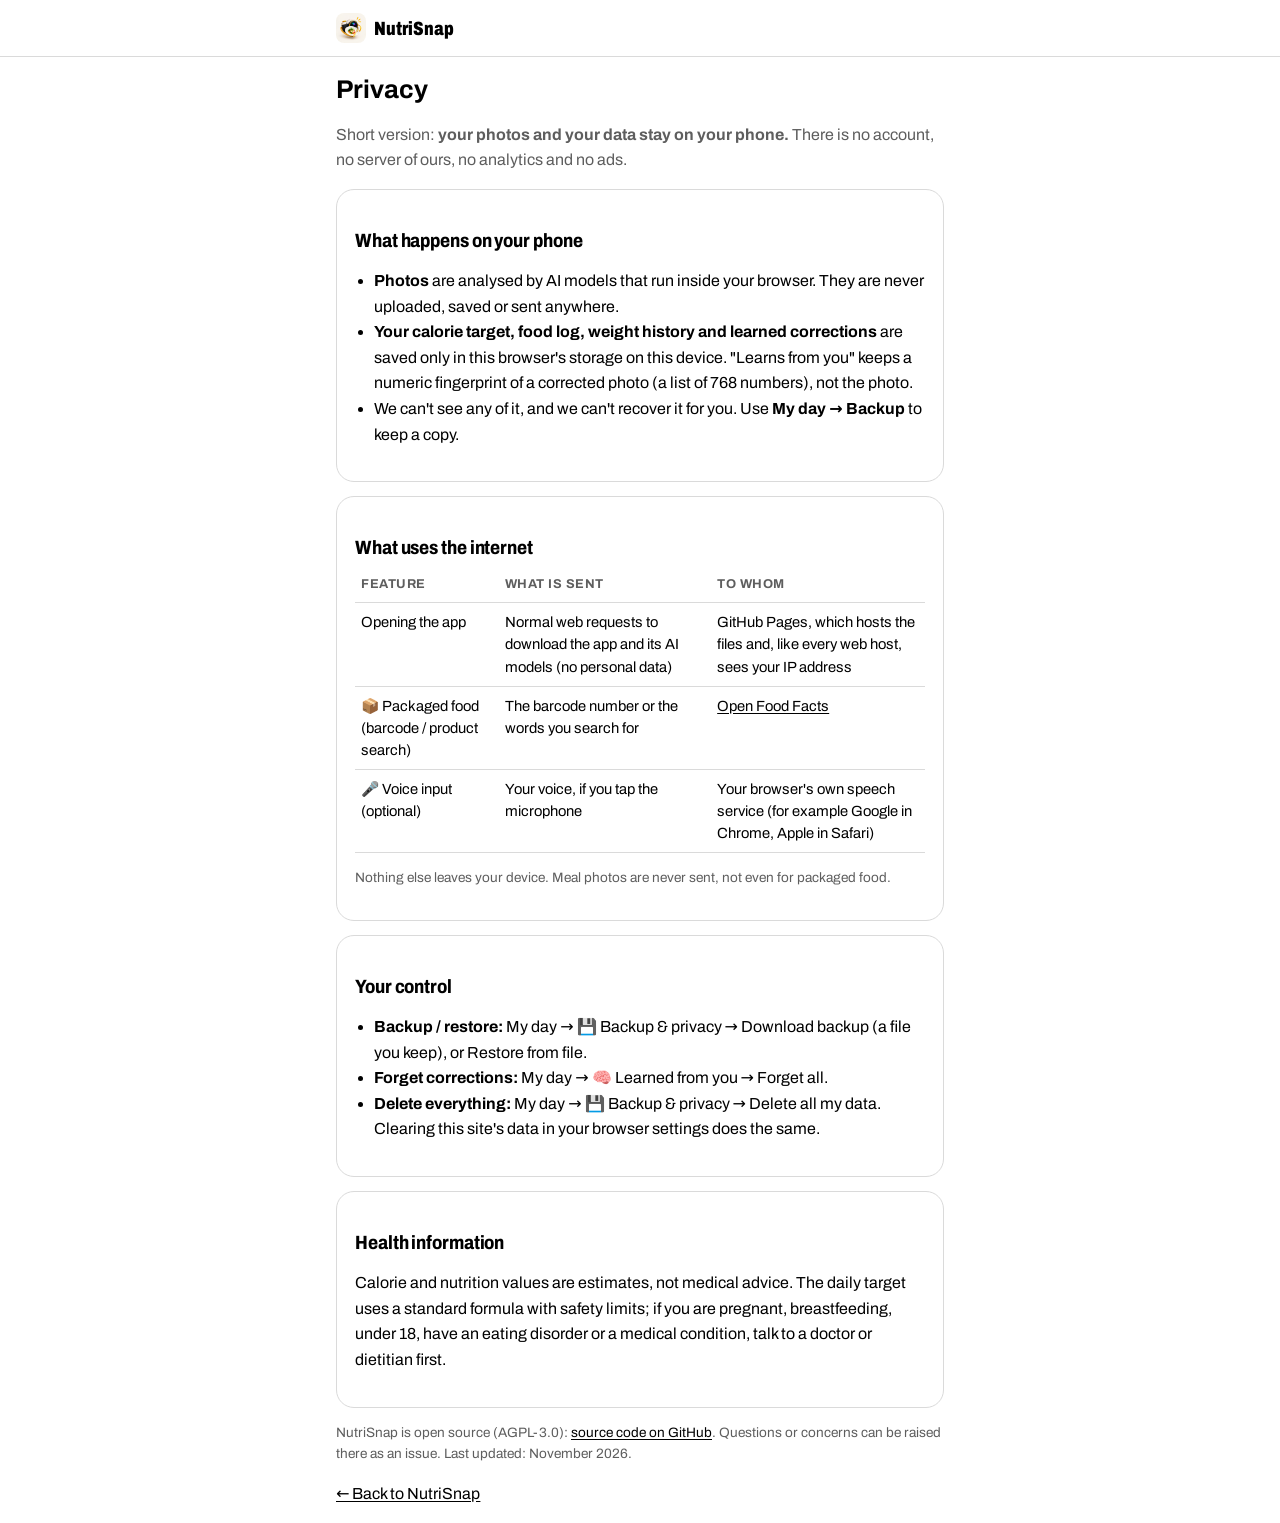
==== docs/privacy.html @ 9a06bc52 "Fix blank Water card after an update: pages link CSS/JS as file?v=<content hash> and the service wor" ====
<!doctype html>
<html lang="en">
<head>
  <meta charset="utf-8">
  <meta name="viewport" content="width=device-width, initial-scale=1, viewport-fit=cover">
  <title>NutriSnap · Privacy</title>
  <meta name="description" content="How NutriSnap handles your photos and data: on your device, never uploaded.">
  <meta name="theme-color" content="#f4f4f4" media="(prefers-color-scheme: light)">
  <meta name="theme-color" content="#000000" media="(prefers-color-scheme: dark)">
  <link rel="icon" href="icons/favicon-48.png" type="image/png" sizes="48x48">
  <link rel="stylesheet" href="style.css?v=967f7d1cf9">
  <style>
    .policy h1 { font: 700 1.6rem/1.2 var(--font-display); margin: 18px 0 6px; }
    .policy h2 { margin: 22px 0 8px; }
    .policy p, .policy li { line-height: 1.6; }
    .policy ul { padding-left: 1.2em; }
    .policy table { width: 100%; border-collapse: collapse; font-size: .92rem; }
    .policy td, .policy th { text-align: left; padding: 8px 6px; border-bottom: 1px solid var(--line); vertical-align: top; }
    .policy th { font-size: .8rem; color: var(--muted); text-transform: uppercase; letter-spacing: .04em; }
  </style>
</head>
<body>
  <header class="topbar">
    <div class="wrap topbar-inner">
      <a class="brand" href="./" style="color: inherit; text-decoration: none"><img class="logo-img" src="icons/icon-192.png" alt=""><span>NutriSnap</span></a>
    </div>
  </header>
  <main class="wrap policy">
    <h1>Privacy</h1>
    <p class="muted">Short version: <b>your photos and your data stay on your phone.</b> There is no account, no server of ours,
      no analytics and no ads.</p>

    <section class="card">
      <h2>What happens on your phone</h2>
      <ul>
        <li><b>Photos</b> are analysed by AI models that run inside your browser. They are never uploaded, saved or sent anywhere.</li>
        <li><b>Your calorie target, food log, weight history and learned corrections</b> are saved only in this browser's
          storage on this device. "Learns from you" keeps a numeric fingerprint of a corrected photo (a list of 768 numbers),
          not the photo.</li>
        <li>We can't see any of it, and we can't recover it for you. Use <b>My day → Backup</b> to keep a copy.</li>
      </ul>
    </section>

    <section class="card">
      <h2>What uses the internet</h2>
      <table>
        <tr><th>Feature</th><th>What is sent</th><th>To whom</th></tr>
        <tr><td>Opening the app</td><td>Normal web requests to download the app and its AI models (no personal data)</td>
          <td>GitHub Pages, which hosts the files and, like every web host, sees your IP address</td></tr>
        <tr><td>📦 Packaged food (barcode / product search)</td><td>The barcode number or the words you search for</td>
          <td><a href="https://world.openfoodfacts.org/privacy">Open Food Facts</a></td></tr>
        <tr><td>🎤 Voice input (optional)</td><td>Your voice, if you tap the microphone</td>
          <td>Your browser's own speech service (for example Google in Chrome, Apple in Safari)</td></tr>
      </table>
      <p class="muted small">Nothing else leaves your device. Meal photos are never sent, not even for packaged food.</p>
    </section>

    <section class="card">
      <h2>Your control</h2>
      <ul>
        <li><b>Backup / restore:</b> My day → 💾 Backup &amp; privacy → Download backup (a file you keep), or Restore from file.</li>
        <li><b>Forget corrections:</b> My day → 🧠 Learned from you → Forget all.</li>
        <li><b>Delete everything:</b> My day → 💾 Backup &amp; privacy → Delete all my data. Clearing this site's data in your
          browser settings does the same.</li>
      </ul>
    </section>

    <section class="card">
      <h2>Health information</h2>
      <p>Calorie and nutrition values are estimates, not medical advice. The daily target uses a standard formula with safety
        limits; if you are pregnant, breastfeeding, under 18, have an eating disorder or a medical condition, talk to a doctor
        or dietitian first.</p>
    </section>

    <p class="muted small">NutriSnap is open source (AGPL-3.0):
      <a href="https://github.com/harshskapadia/Calories-">source code on GitHub</a>. Questions or concerns can be raised there
      as an issue. Last updated: November 2026.</p>
    <p><a href="./">← Back to NutriSnap</a></p>
  </main>
</body>
</html>
---- docs/style.css ----
/* NutriSnap: calm, warm, food-app look. Light + dark. */
/* NutriSnap: black ink on white paper, borrowed from the printed Nutrition Facts label (heavy rules, condensed black
   type). Colour only where it carries meaning: macros, plate outlines, scores, Nutri-Score. */
@font-face {
  font-family: "Archivo"; font-style: normal; font-display: swap; font-weight: 100 900; font-stretch: 62% 125%;
  src: url("fonts/archivo-wdth.woff2") format("woff2-variations"), url("fonts/archivo-wdth.woff2") format("woff2");
  unicode-range: U+0000-00FF, U+0131, U+0152-0153, U+02BB-02BC, U+02C6, U+02DA, U+02DC, U+0304, U+0308, U+0329, U+2000-206F,
    U+2074, U+20AC, U+2122, U+2191, U+2193, U+2212, U+2215, U+FEFF, U+FFFD;
}
@font-face {
  font-family: "Archivo"; font-style: normal; font-display: swap; font-weight: 100 900; font-stretch: 62% 125%;
  src: url("fonts/archivo-ext-wdth.woff2") format("woff2-variations"), url("fonts/archivo-ext-wdth.woff2") format("woff2");
  unicode-range: U+0100-02AF, U+0304, U+0308, U+0329, U+1E00-1E9F, U+1EF2-1EFF, U+2020, U+20A0-20AB, U+20AD-20C0, U+2113,
    U+2C60-2C7F, U+A720-A7FF;
}
:root {
  --bg: #ffffff;            /* paper */
  --surface: #ffffff;
  --surface-2: #f3f3f3;     /* wash: inputs, soft panels */
  --ink: #000000;
  --muted: #5e5e5e;         /* graphite: 6.4:1 on paper */
  --line: #dadada;          /* hairline */
  --primary: #000000;
  --primary-ink: #ffffff;
  --primary-soft: #ececec;
  --accent: #000000;
  --warn-bg: #fff6e3;
  --warn-line: #efd29c;
  --protein: #000000;
  --carbs: #f0a35e;
  --fat: #e57aa8;
  --radius: 18px;
  --radius-sm: 10px;
  --shadow: none;
  --font: "Archivo", ui-sans-serif, system-ui, -apple-system, "Segoe UI", Roboto, Arial, sans-serif;
  --font-display: "Archivo", "Arial Narrow", ui-sans-serif, system-ui, sans-serif;
  color-scheme: light;
}
@media (prefers-color-scheme: dark) {
  :root:not([data-theme="light"]) {
    --bg: #000000; --surface: #000000; --surface-2: #141414; --ink: #ffffff; --muted: #a3a3a3; --line: #2e2e2e;
    --primary: #ffffff; --primary-ink: #000000; --primary-soft: #1f1f1f; --accent: #ffffff;
    --warn-bg: #2a2416; --warn-line: #5b4b3a; --protein: #ffffff; --carbs: #f0a35e; --fat: #e57aa8;
    --shadow: none; color-scheme: dark;
  }
}
:root[data-theme="dark"] {
  --bg: #000000; --surface: #000000; --surface-2: #141414; --ink: #ffffff; --muted: #a3a3a3; --line: #2e2e2e;
  --primary: #ffffff; --primary-ink: #000000; --primary-soft: #1f1f1f; --accent: #ffffff;
  --warn-bg: #2a2416; --warn-line: #5b4b3a; --protein: #ffffff; --carbs: #f0a35e; --fat: #e57aa8;
  --shadow: none; color-scheme: dark;
}

* { box-sizing: border-box; }
html { -webkit-text-size-adjust: 100%; }
body { margin: 0; background: var(--bg); color: var(--ink); font: 16px/1.5 var(--font); -webkit-font-smoothing: antialiased; }
.wrap { max-width: 640px; margin: 0 auto; padding: 0 16px; }
a { color: var(--primary); text-underline-offset: 2px; }
h1, h2 { margin: 0; line-height: 1.15; }
h2 { font: 750 1.2rem/1.15 var(--font-display); font-stretch: 85%; letter-spacing: -.005em; }
.muted { color: var(--muted); }
.small { font-size: .85rem; }
.sr { position: absolute !important; width: 1px; height: 1px; overflow: hidden; clip: rect(0 0 0 0); white-space: nowrap; }
[hidden] { display: none !important; }

/* top bar + hero */
.topbar { position: sticky; top: 0; z-index: 5; background: color-mix(in srgb, var(--bg) 88%, transparent);
          backdrop-filter: saturate(1.4) blur(10px); -webkit-backdrop-filter: saturate(1.4) blur(10px); border-bottom: 1px solid var(--line); }
.topbar-inner { display: flex; align-items: center; justify-content: space-between; height: 56px; }
.brand { display: flex; align-items: center; gap: 8px; font: 850 1.2rem var(--font-display); font-stretch: 75%; letter-spacing: .005em; }
.logo { display: grid; place-items: center; width: 32px; height: 32px; border-radius: 10px; background: var(--primary-soft); font-size: 1.05rem; }
.privacy { font-size: .78rem; color: var(--muted); background: var(--surface); border: 1px solid var(--line); padding: 4px 10px; border-radius: 999px; }
.hero { padding: 26px 0 18px; }
.hero h1 { font: 900 clamp(2.4rem, 11vw, 3.6rem)/.92 var(--font-display); font-stretch: 62%; letter-spacing: -.005em; max-width: 9ch; }
.lede { margin: 12px 0 4px; color: var(--muted); font-size: 1rem; line-height: 1.55; max-width: 46ch; }
.lede b { color: var(--ink); font-variant-numeric: tabular-nums; }

/* tabs */
.tabs { display: grid; grid-template-columns: 1fr 1fr; gap: 4px; padding: 4px; background: var(--surface-2); border-radius: 999px; margin-bottom: 14px; }
.tab { font: 600 .95rem var(--font); color: var(--muted); background: transparent; border: 0; border-radius: 999px; padding: 10px; min-height: 44px; cursor: pointer; }
.tab.on { background: var(--surface); color: var(--ink); box-shadow: 0 1px 3px rgba(0, 0, 0, .08); }

/* cards */
.card { background: var(--surface); border: 1px solid var(--line); border-radius: var(--radius); padding: 18px; margin-bottom: 14px; }
.card > h2 { margin-bottom: 6px; }
.card-head { display: flex; align-items: baseline; justify-content: space-between; gap: 10px; margin-bottom: 12px; }
.divider { height: 1px; background: var(--line); margin: 16px -18px; }

/* capture */
.drop { position: relative; display: grid; place-items: center; min-height: 230px; border-radius: 16px; overflow: hidden; cursor: pointer;
        background: var(--surface-2); border: 1.5px dashed color-mix(in srgb, var(--ink) 22%, var(--line)); }
.drop.drag { border-color: var(--primary); }
.drop img { width: 100%; height: 100%; max-height: 380px; object-fit: cover; display: block; }
.drop-hint { text-align: center; padding: 22px; }
.drop-icon { font-size: 2.4rem; margin-bottom: 6px; }
.drop-title { font: 600 1.05rem var(--font-display); }
.actions { display: grid; grid-template-columns: 1.4fr 1fr; gap: 10px; margin-top: 12px; }

/* buttons */
.btn { display: inline-flex; align-items: center; justify-content: center; gap: 6px; min-height: 48px; padding: 0 16px; border-radius: 14px;
       font: 600 .98rem var(--font); cursor: pointer; user-select: none; border: 1px solid transparent; text-align: center; transition: transform .06s, background .15s; }
.btn:active { transform: scale(.98); }
.btn.primary { background: var(--primary); color: var(--primary-ink); }
.btn.ghost { background: var(--surface); color: var(--ink); border-color: var(--line); }
.btn.soft { background: var(--primary-soft); color: var(--primary); }
.btn.wide { width: 100%; }
.btn[disabled] { opacity: .6; cursor: progress; }
.small-btn { min-height: 38px; font-size: .88rem; }
button:focus-visible, .btn:focus-within, select:focus-visible, input:focus-visible, .drop:focus-visible, summary:focus-visible {
  outline: 3px solid color-mix(in srgb, var(--primary) 55%, transparent); outline-offset: 2px; }

.status { margin-top: 12px; font-size: .86rem; color: var(--muted); }
.status .bar { height: 4px; background: var(--surface-2); border-radius: 99px; overflow: hidden; margin-bottom: 6px; }
#bar-fill { height: 100%; width: 0; background: var(--primary); transition: width .2s; }
.status.ready .bar { display: none; }
.hint { font-size: .86rem; color: var(--muted); margin-top: 8px; }
.hint:empty { display: none; }

/* inputs */
select, input[type="search"], input[type="number"], .inline input {
  width: 100%; font: inherit; color: var(--ink); background: var(--surface); border: 1px solid var(--line); border-radius: var(--radius-sm);
  padding: 10px 12px; min-height: 46px; appearance: none; -webkit-appearance: none; }
select { background-image: linear-gradient(45deg, transparent 50%, var(--muted) 50%), linear-gradient(135deg, var(--muted) 50%, transparent 50%);
         background-position: calc(100% - 18px) 50%, calc(100% - 13px) 50%; background-size: 5px 5px; background-repeat: no-repeat; padding-right: 34px; }
.field { display: block; margin-top: 16px; }
.label, .field > span.label { display: block; font-weight: 600; font-size: .9rem; margin-bottom: 6px; }
.inline { display: grid; grid-template-columns: 1fr auto; gap: 8px; margin-top: 10px; }

/* results */
.warn { background: var(--warn-bg); border: 1px solid var(--warn-line); border-radius: var(--radius-sm); padding: 10px 12px; margin-bottom: 12px; font-size: .92rem; }
.top3 { list-style: none; padding: 0; margin: 0; display: flex; flex-wrap: wrap; gap: 8px; }
.top3 li { display: grid; grid-template-columns: 1fr auto; align-items: center; gap: 2px 8px; border: 1px solid var(--line); border-radius: 999px;
           padding: 6px 12px; background: var(--surface); }
.top3 li:first-child { flex-basis: 100%; border: 0; border-radius: 0; padding: 0 0 6px; background: none; gap: 6px 10px; }
.top3 button { all: unset; cursor: pointer; font-weight: 600; font-size: .92rem; }
.top3 li:first-child button { font: 850 2rem/1.05 var(--font-display); font-stretch: 70%; letter-spacing: 0; }
.top3 button:focus-visible { outline: 3px solid color-mix(in srgb, var(--primary) 55%, transparent); border-radius: 6px; }
.top3 .pct { font-variant-numeric: tabular-nums; color: var(--muted); font-size: .85rem; }
.top3 li:first-child .pct { font-size: 1rem; color: var(--primary); font-weight: 600; }
.top3 .track { display: none; }
.top3 li:first-child .track { display: block; grid-column: 1 / -1; height: 6px; background: var(--surface-2); border-radius: 99px; overflow: hidden; }
.top3 .fill { height: 100%; background: var(--primary); border-radius: 99px; }

.ov { display: grid; gap: 10px; }
.ov-title { font: 600 1rem var(--font-display); }
.ov-text p { margin: 2px 0 0; }
.list { list-style: none; margin: 10px 0 0; padding: 0; border: 1px solid var(--line); border-radius: var(--radius-sm); overflow: hidden; }
.list li + li { border-top: 1px solid var(--line); }
.list li button { all: unset; box-sizing: border-box; display: grid; grid-template-columns: 1fr auto; gap: 10px; align-items: center; width: 100%;
                  padding: 11px 14px; cursor: pointer; }
.list li button:hover, .list li button:focus-visible { background: var(--primary-soft); }
.list .sub, .list .tag { color: var(--muted); font-size: .8rem; }
.search-results { max-height: 280px; overflow: auto; }
.search-results li button { display: block; }
.search-results .tag { margin-left: 6px; }

.photo-est { margin-top: 14px; border-radius: 16px; padding: 14px; background: var(--surface-2); }
.pe-head { display: flex; justify-content: space-between; align-items: baseline; gap: 10px; font-weight: 600; }
.pe-kcal { font: 700 1.5rem var(--font-display); font-variant-numeric: tabular-nums; }
.pe-macros { margin: 4px 0; font-size: .92rem; }
.photo-est p { margin: 6px 0 10px; }

/* nutrition facts: the result, set like the printed label */
.nf { font-variant-numeric: tabular-nums; border: 2px solid var(--ink); border-radius: 4px; padding: 10px 12px 12px; }
.nf-title { font: 900 2.7rem/0.95 var(--font-display); font-stretch: 62%; letter-spacing: 0; margin: 0; }
.nf-food { font: 650 1.05rem/1.3 var(--font); margin: 6px 0 4px; overflow-wrap: anywhere; }
.nf-line { display: flex; justify-content: space-between; gap: 12px; align-items: baseline; }
.nf-serving { font: 700 1rem var(--font); font-stretch: 90%; padding-bottom: 6px; border-top: 1px solid var(--ink); padding-top: 4px; }
.nf-rule { background: var(--ink); transform-origin: left; }
.nf-heavy { height: 10px; }
.nf-mid { height: 5px; }
.nf-cal { display: flex; justify-content: space-between; align-items: flex-end; gap: 12px; padding: 4px 0 2px; }
.nf-cal span { font: 900 1.9rem/1 var(--font-display); font-stretch: 75%; }
.nf-cal .kcal { font: 900 3.4rem/.9 var(--font-display); font-stretch: 70%; letter-spacing: 0; }
.nf-rows { list-style: none; margin: 0; padding: 0; }
.nf-rows li { display: grid; grid-template-columns: 1fr auto 5.6rem; gap: 10px; align-items: baseline; padding: 6px 0;
  border-bottom: 1px solid var(--ink); font-size: .98rem; }
.nf-k { font-weight: 750; display: inline-flex; align-items: center; gap: 8px; }
.nf-rows li.nf-sub { border-bottom-color: var(--line); padding: 4px 0; }
.nf-rows li.nf-sub .nf-k { font-weight: 400; padding-left: 18px; }
.nf-rows li:has(+ .nf-sub) { border-bottom-color: var(--line); }
.dot.none { background: transparent; }
.nf-rows b { font-weight: 500; }
.nf-e { color: var(--muted); font-size: .85rem; text-align: right; }
.nf-split { --p: 0; --c: 0; display: flex; height: 8px; margin: 10px 0; gap: 2px; }
.nf-split i { display: block; height: 100%; }
.nf-split .sp { width: calc(var(--p) * 1%); background: var(--protein); }
.nf-split .sc { width: calc(var(--c) * 1%); background: var(--carbs); }
.nf-split .sf { flex: 1; background: var(--fat); }
.nf-split.empty i { background: var(--surface-2); }
.dot { width: 10px; height: 10px; border-radius: 50%; display: inline-block; flex: none; }
.dot.protein { background: var(--protein); } .dot.carbs { background: var(--carbs); } .dot.fat { background: var(--fat); }
.kcal { font: 800 1.9rem/1 var(--font-display); font-variant-numeric: tabular-nums; letter-spacing: -.01em; }
.kcal-unit { font-size: .8rem; color: var(--muted); }
.donut-hole { width: 72%; aspect-ratio: 1; border-radius: 50%; background: var(--surface); display: grid; place-content: center; text-align: center; }
.legend { list-style: none; margin: 0; padding: 0; display: grid; gap: 7px; }
.legend li { display: grid; grid-template-columns: 12px 1fr auto auto; gap: 8px; align-items: center; font-size: .92rem; font-variant-numeric: tabular-nums; }
.legend .muted { font-size: .8rem; min-width: 64px; text-align: right; }
.label-card .field { margin-top: 18px; }
.nf > .nf-rule:last-of-type { margin-bottom: 0; }

.seg { display: grid; grid-template-columns: repeat(3, 1fr); gap: 4px; padding: 4px; background: var(--surface-2); border-radius: 14px; }
.seg button { font: 600 .92rem var(--font); padding: 9px; border: 0; border-radius: 10px; background: transparent; color: var(--muted); cursor: pointer; min-height: 40px; }
.seg button.on { background: var(--surface); color: var(--ink); box-shadow: 0 1px 3px rgba(0, 0, 0, .08); }
.grams { display: grid; grid-template-columns: 1fr 120px; gap: 12px; align-items: center; margin-top: 12px; }
.grams input[type="range"] { width: 100%; accent-color: var(--primary); }
.grams-box { position: relative; }
.grams-box input { padding-right: 34px; text-align: right; }
.grams-box #unit { position: absolute; right: 12px; top: 50%; transform: translateY(-50%); color: var(--muted); font-size: .9rem; }

.source { margin: 14px 0 0; font-size: .82rem; color: var(--muted); }
.source:empty { display: none; }

/* scanner + products */
.scanner { position: relative; margin-top: 12px; border-radius: 16px; overflow: hidden; background: #000; }
.scanner video { width: 100%; max-height: 320px; display: block; object-fit: cover; }
.scan-frame { position: absolute; left: 12%; right: 12%; top: 33%; bottom: 33%; border: 3px solid #ffffff; border-radius: 12px;
              box-shadow: 0 0 0 999px rgba(0, 0, 0, .4); pointer-events: none; }
.scanner .btn { position: absolute; bottom: 12px; left: 50%; transform: translateX(-50%); }
.prod-results { max-height: 380px; overflow: auto; }
.prod-results li button { grid-template-columns: 44px 1fr; }
.prod-results img, .prod-results .noimg { width: 44px; height: 44px; object-fit: contain; border-radius: 8px; background: #fff; }
.prod-results .noimg { display: grid; place-items: center; background: var(--surface-2); }
.prod-results .sub { display: block; }
.product-info { margin-top: 18px; }
.prod-head { display: flex; gap: 12px; align-items: center; margin-bottom: 10px; }
.prod-head img { width: 64px; height: 64px; object-fit: contain; background: #fff; border-radius: 10px; border: 1px solid var(--line); }
.badges { display: flex; flex-wrap: wrap; gap: 6px; }
.badge { font-size: .76rem; font-weight: 700; padding: 3px 9px; border-radius: 999px; color: var(--primary-ink); background: var(--primary); }
.badge.ns-a { background: #038141; } .badge.ns-b { background: #85bb2f; } .badge.ns-c { background: #c99a00; }
.badge.ns-d { background: #ee8100; } .badge.ns-e { background: #e63e11; }
table.label-table { width: 100%; border-collapse: collapse; font-size: .9rem; font-variant-numeric: tabular-nums; }
.label-table th, .label-table td { padding: 7px 4px; border-bottom: 1px solid var(--line); text-align: right; }
.label-table th { font-size: .78rem; color: var(--muted); font-weight: 600; text-transform: uppercase; letter-spacing: .04em; }
.label-table th:first-child, .label-table td:first-child { text-align: left; }
.label-table tr.sub td:first-child { padding-left: 16px; color: var(--muted); }
details { margin-top: 10px; }
summary { cursor: pointer; font-weight: 600; }

/* footer */
.foot { padding: 10px 2px 40px; color: var(--muted); font-size: .84rem; }
.foot details { margin: 10px 0; }
.foot ul { padding-left: 18px; }
.foot li { margin-bottom: 6px; }
.card-head { flex-wrap: wrap; row-gap: 2px; }
.card-head h2 { white-space: nowrap; }
.card-head #timing { flex-basis: 100%; font-size: .78rem; }
#panel-pack .actions { grid-template-columns: 1fr 1fr; }
.btn { white-space: nowrap; }

/* installable app */
.topbar-right { display: flex; align-items: center; gap: 8px; }
.install-btn { min-height: 34px; padding: 0 12px; font-size: .82rem; border-radius: 999px; }
.offline-bar, .ios-hint { margin-top: 12px; padding: 10px 12px; border-radius: var(--radius-sm); font-size: .88rem;
                          background: var(--primary-soft); border: 1px solid var(--line); }
.ios-hint { display: flex; gap: 8px; align-items: flex-start; }
.ios-hint button { margin-left: auto; border: 0; background: none; color: var(--muted); cursor: pointer; font-size: 1rem; }
@media (display-mode: standalone) { .privacy { display: none; } }

/* whole plate */
.plate .ov-title { margin-bottom: 2px; }
.plate p { margin: 2px 0 10px; }
.plate-canvas { display: block; width: 100%; height: auto; margin-top: 12px; border-radius: var(--radius-sm); }
.plate-item { display: grid; grid-template-columns: 12px minmax(0, 1fr) auto auto auto; align-items: center; gap: 6px; padding: 8px 6px 8px 10px; }
.plate-item .dot { width: 12px; height: 12px; border-radius: 50%; }
.plate-list .plate-name { display: block; width: 100%; text-align: left; font: 600 .95rem var(--font); color: var(--ink); background: none; border: 0; padding: 0; cursor: pointer; min-width: 0; }
.plate-list .plate-name .sub { display: block; font-weight: 400; line-height: 1.25; overflow-wrap: anywhere; }
.plate-g { display: inline-flex; align-items: center; gap: 2px; color: var(--muted); font-size: .85rem; }
.plate-g input { width: 60px; padding: 6px; text-align: right; }
.plate-kcal { font-variant-numeric: tabular-nums; min-width: 76px; text-align: right; }
.plate-kcal::after { content: " kcal"; font-weight: 400; color: var(--muted); font-size: .8rem; }
.plate-list .plate-x { display: grid; place-items: center; width: 32px; border: 0; background: none; color: var(--muted); cursor: pointer; font-size: 1rem; min-width: 32px; min-height: 32px; }
.plate-total { display: grid; grid-template-columns: 1fr auto; align-items: baseline; font-weight: 600; }
.plate-total .pe-macros { grid-column: 1 / -1; font-weight: 400; }

/* my day */
.tabs { grid-template-columns: repeat(3, 1fr); }
.tab { padding: 10px 4px; font-size: .9rem; }
.add-today { margin-top: 16px; }
#plate-add { margin-top: 10px; }
.added { font-size: .88rem; color: var(--muted); min-height: 0; max-height: 0; overflow: hidden; transition: max-height .25s, margin .25s; }
.added.show { max-height: 80px; margin-top: 8px; }
.linkish { all: unset; color: var(--primary); text-decoration: underline; text-underline-offset: 2px; cursor: pointer; }
.today-sum { display: grid; grid-template-columns: 150px 1fr; gap: 18px; align-items: center; margin-top: 8px; }
.ring { --pct: 0; width: 150px; aspect-ratio: 1; border-radius: 50%; display: grid; place-items: center;
        background: conic-gradient(var(--primary) 0 calc(var(--pct) * 1%), var(--surface-2) 0 100%); transition: background .3s; }
.ring.over { background: conic-gradient(var(--fat) 0 100%); }
.today-side { display: grid; gap: 6px; }
.today-line { display: flex; justify-content: space-between; gap: 8px; font-size: .95rem; font-variant-numeric: tabular-nums; }
.today-macros { margin-top: 6px; }
.log li { display: grid; grid-template-columns: 1fr auto 32px; gap: 8px; align-items: center; padding: 8px 6px 8px 12px; }
.log-name { font-weight: 600; min-width: 0; }
.log-name .sub { display: block; font-weight: 400; color: var(--muted); font-size: .8rem; }
.log b { font-variant-numeric: tabular-nums; white-space: nowrap; }
.log .log-x { all: unset; display: grid; place-items: center; width: 32px; height: 32px; color: var(--muted); cursor: pointer; border-radius: 8px; }
.log .log-x:hover, .log .log-x:focus-visible { background: var(--primary-soft); }
.week { margin: 16px 0 12px; }
.wk-bars { position: relative; height: 72px; display: grid; grid-template-columns: repeat(7, 1fr); gap: 8px; align-items: end;
           border-bottom: 1px solid var(--line); }
.wk-bar { display: block; background: var(--primary); border-radius: 6px 6px 0 0; min-height: 2px; opacity: .85; }
.wk-bar.over { background: var(--fat); }
.wk-line { position: absolute; left: 0; right: 0; border-top: 1.5px dashed var(--muted); pointer-events: none; }
.wk-days { display: grid; grid-template-columns: repeat(7, 1fr); gap: 8px; text-align: center; font-size: .75rem; color: var(--muted); margin-top: 4px; }
.profile .units { margin-top: 6px; grid-template-columns: 1fr 1fr; }
.pf-grid { display: grid; grid-template-columns: 1fr 1fr; gap: 0 12px; }
.pf-grid .field { margin-top: 12px; }
.two { display: grid; grid-template-columns: 1fr 1fr; gap: 8px; }
.target { margin-top: 18px; border-radius: 16px; padding: 16px; background: var(--surface-2); }
.target-big { display: flex; align-items: baseline; gap: 8px; }
.target-big .kcal { font-size: 2.4rem; color: var(--primary); }
.target-facts { list-style: none; padding: 0; margin: 10px 0; display: grid; gap: 6px; }
.target-facts li { display: flex; justify-content: space-between; gap: 10px; font-size: .92rem; }
.target-facts b { text-align: right; font-variant-numeric: tabular-nums; }
.target .warn p { margin: 0; } .target .warn p + p { margin-top: 6px; }
.target > p { margin: 8px 0 0; }
@media (max-width: 420px) {
  .today-sum { grid-template-columns: 1fr; justify-items: center; }
  .today-side { width: 100%; }
}
#panel-day { display: flex; flex-direction: column; }
#panel-day[hidden] { display: none; }
#panel-day.no-target #today { order: 2; }

/* differentiators */
.burn { margin: 12px 0 0; }
.mini-h { font: 600 .92rem var(--font-display); margin: 16px 0 8px; }
.chips { display: flex; flex-wrap: wrap; gap: 6px; }
.chip { font: 500 .85rem var(--font); color: var(--ink); background: var(--surface-2); border: 1px solid var(--line); border-radius: 999px;
        padding: 6px 12px; min-height: 34px; cursor: pointer; }
.chip span { color: var(--muted); margin-left: 4px; font-variant-numeric: tabular-nums; }
.chip:hover, .chip:focus-visible { background: var(--primary-soft); }
.ideas-list li { display: grid; grid-template-columns: 1fr auto 36px; gap: 8px; align-items: center; padding: 8px 6px 8px 12px; }
.ideas-list b { font-variant-numeric: tabular-nums; white-space: nowrap; }
.ideas-list .chip-add { all: unset; display: grid; place-items: center; width: 34px; height: 34px; border-radius: 50%;
        background: var(--primary-soft); color: var(--primary); font-weight: 700; cursor: pointer; }
.ideas-wrap p { margin: 0 0 6px; }
.more-ideas { display: inline-block; margin-top: 8px; font-size: .88rem; }
.plate-balance { margin-top: 12px; border: 1px solid var(--line); border-radius: 16px; padding: 12px 14px; }
.bal-head { display: flex; justify-content: space-between; align-items: baseline; font-weight: 600; }
.bal-score { font: 800 1.5rem var(--font-display); font-variant-numeric: tabular-nums; }
.bal-score small { font-size: .8rem; color: var(--muted); font-weight: 600; }
.bal-score.great { color: #2b9a66; } .bal-score.ok { color: #c98a1a; } .bal-score.low { color: #d0567f; }
.bal-bar { display: flex; height: 12px; border-radius: 999px; overflow: hidden; background: var(--surface-2); margin: 8px 0; }
.bal-bar span { display: block; height: 100%; }
.bv { background: #3fb27f; } .bp { background: var(--protein); } .bc { background: var(--carbs); }
.bal-legend { display: flex; flex-wrap: wrap; gap: 4px 14px; font-size: .82rem; }
.bal-legend i { display: inline-block; width: 9px; height: 9px; border-radius: 50%; margin-right: 5px; }
.bal-legend em { color: var(--muted); font-style: normal; }
.plate-balance p { margin: 8px 0 0; }

/* remove / new photo */
.photo-clear { position: absolute; top: 10px; right: 10px; width: 40px; height: 40px; border-radius: 50%; border: 0;
  background: rgba(0, 0, 0, .6); color: #fff; font-size: 1.1rem; line-height: 1; cursor: pointer; display: grid; place-items: center;
  backdrop-filter: blur(4px); -webkit-backdrop-filter: blur(4px); }
.photo-clear[hidden] { display: none; }
.photo-clear:hover, .photo-clear:focus-visible { background: rgba(0, 0, 0, .82); }
.card-head .new-photo { min-height: 36px; padding: 0 12px; font-size: .85rem; margin-left: auto; }
#results .card-head .new-photo { order: 1; }
#results .card-head #timing { order: 2; }

/* mixed dishes */
.plate-dish { margin-top: 12px; padding: 12px 14px; border-radius: 14px; background: var(--primary-soft); display: grid; gap: 8px; font-size: .92rem; }
.dish-actions { display: flex; align-items: center; gap: 14px; flex-wrap: wrap; }
.plate-item .dish-suggest { all: unset; grid-column: 2 / -1; font-size: .82rem; color: var(--primary); cursor: pointer; text-decoration: underline;
  text-underline-offset: 2px; margin-top: -2px; }
.plate-item > .dot { grid-row: 1; grid-column: 1; }
.plate-item > .plate-name { grid-row: 1; grid-column: 2; }
.plate-item > .plate-g { grid-row: 1; grid-column: 3; }
.plate-item > .plate-kcal { grid-row: 1; grid-column: 4; }
.plate-item > .plate-x { grid-row: 1; grid-column: 5; }
.plate-item > .dish-suggest { grid-row: 2; grid-column: 2 / -1; }
.clip-picks { display: flex; flex-wrap: wrap; gap: 6px; }
.clip-picks .chip span { display: block; margin: 0; font-size: .75rem; }
.clip-picks .chip { text-align: left; border-radius: 12px; }
#learn { margin-bottom: 12px; }
#panel-day.no-target .learned { order: 3; }
.brand .logo-img { width: 30px; height: 30px; border-radius: 8px; display: block; }

/* first-run tour */
.tour { position: fixed; inset: 0; z-index: 50; display: grid; place-items: center; padding: 16px;
  background: color-mix(in srgb, var(--bg) 55%, rgba(0, 0, 0, .55)); backdrop-filter: blur(6px); -webkit-backdrop-filter: blur(6px); }
.tour[hidden] { display: none; }
body.tour-open { overflow: hidden; }
.tour-card { width: min(420px, 100%); background: var(--surface); border: 1px solid var(--line); border-radius: 24px;
  padding: 18px 20px 20px; box-shadow: 0 24px 60px -20px rgba(0, 0, 0, .45); text-align: center; animation: tour-in .25s ease-out; }
@keyframes tour-in { from { transform: translateY(12px); opacity: 0; } to { transform: none; opacity: 1; } }
.tour-top { display: flex; justify-content: space-between; align-items: center; min-height: 24px; }
.tour-art { font-size: 4.2rem; line-height: 1; margin: 18px 0 12px; display: grid; place-items: center; min-height: 112px; }
.tour-logo { width: 112px; height: 112px; border-radius: 26px; box-shadow: 0 10px 30px -12px rgba(0, 0, 0, .35); }
.tour-title { font: 700 1.35rem/1.2 var(--font-display); margin: 0 0 8px; }
.tour-text { margin: 0 auto; max-width: 34ch; color: var(--muted); font-size: .98rem; min-height: 6.2em; }
.tour-dots { display: flex; justify-content: center; gap: 6px; margin: 16px 0; }
.tour-dots i { width: 7px; height: 7px; border-radius: 99px; background: var(--line); transition: width .2s, background .2s; }
.tour-dots i.on { width: 20px; background: var(--ink); }
.tour-nav { display: grid; grid-template-columns: 1fr 1fr; gap: 10px; }
.tour-nav #tour-back[hidden] + #tour-next { grid-column: 1 / -1; }
.tour-end { display: grid; gap: 10px; }
.tour-end { margin-top: 10px; }

/* type what you ate */
.ql { margin: 4px 0 14px; }
.ql .mini-h { display: block; margin-top: 0; }
.ql-row { display: grid; grid-template-columns: 1fr auto auto; gap: 8px; }
.ql-row input { width: 100%; font: inherit; color: var(--ink); background: var(--surface); border: 1px solid var(--line);
  border-radius: var(--radius-sm); padding: 10px 12px; min-height: 44px; }
.ql-mic { padding: 0 12px; min-width: 44px; }
.ql-mic.on { background: var(--fat); color: #fff; border-color: transparent; }
.ql-items li { display: grid; grid-template-columns: minmax(0, 1fr) auto auto 32px; gap: 6px; align-items: center; padding: 6px 6px 6px 8px; }
.ql-items select { min-height: 38px; padding: 6px 28px 6px 8px; font-size: .9rem; }
.ql-items .ql-kcal { font-variant-numeric: tabular-nums; min-width: 4ch; text-align: right; }
.ql-items .ql-kcal::after { content: " kcal"; font-weight: 400; color: var(--muted); font-size: .8rem; }
.ql-items .ql-miss { grid-template-columns: 1fr 32px; color: var(--muted); font-size: .9rem; }
.ql-foot { display: flex; justify-content: space-between; align-items: center; gap: 10px; margin-top: 8px; }
/* weight */
.w-chart { margin: 12px 0 4px; }
.w-chart svg { width: 100%; height: auto; display: block; overflow: visible; }
.w-chart text { font: 10px var(--font); fill: var(--muted); }
.w-chart .axis { stroke: var(--line); }
.w-chart .goal { stroke: var(--muted); stroke-dasharray: 4 4; }
.w-chart .goal-t { fill: var(--muted); }
.w-chart .trend { fill: none; stroke: var(--ink); stroke-width: 2.2; stroke-linejoin: round; }
.w-chart circle { fill: var(--surface); stroke: var(--muted); stroke-width: 1.5; }
.w-adapt { margin-top: 10px; }
#panel-day.no-target #weight-card { order: 2; }
#drink-pick { margin-bottom: 12px; }

/* backup & privacy */
.backup-actions { display: grid; grid-template-columns: 1fr 1fr; gap: 10px; margin-top: 10px; }
.linkish.danger { color: #d0567f; margin-top: 6px; display: inline-block; font-size: .9rem; }
#panel-day.no-target #backup-card { order: 4; }

/* streaks & weekly report */
.streak-row { display: flex; align-items: center; gap: 10px; flex-wrap: wrap; margin: -4px 0 10px; }
.streak { font: 600 .88rem var(--font); padding: 5px 12px; border-radius: 999px; background: #ffe9c7; color: #8a4b00; }
.streak.cold { background: var(--surface-2); color: var(--muted); }
:root[data-theme="dark"] .streak:not(.cold) { background: #3a2a10; color: #ffcf7a; }
@media (prefers-color-scheme: dark) { :root:not([data-theme="light"]) .streak:not(.cold) { background: #3a2a10; color: #ffcf7a; } }
.report-tiles { display: grid; grid-template-columns: repeat(3, 1fr); gap: 8px; }
.tile { border: 1px solid var(--line); border-radius: var(--radius-sm); padding: 10px; display: grid; gap: 2px; min-width: 0; }
.tile-k { font-size: .75rem; color: var(--muted); }
.tile b { font: 700 1.15rem var(--font-display); font-variant-numeric: tabular-nums; }
.tile-sub { font-size: .75rem; }
.tile-sub .up { color: #2b9a66; } .tile-sub .down { color: #d0567f; }
.report-tip { background: var(--surface-2); border-radius: var(--radius-sm); padding: 10px 12px; margin: 10px 0 0; }
@media (max-width: 380px) { .report-tiles { grid-template-columns: repeat(2, 1fr); } }
#panel-day.no-target #report-card { order: 2; }

/* ================================================================== motion
   Springy, quick and quiet: things rise into place, numbers count, the selected tab slides. All of it is switched
   off for people who ask their phone for reduced motion. */
:root { --ease: cubic-bezier(.2, .8, .2, 1); --spring: cubic-bezier(.34, 1.4, .64, 1); }
@supports (transition-timing-function: linear(0, 1)) {
  :root { --spring: linear(0, .009, .035 2.1%, .141, .281 6.7%, .723 12.9%, .938 16.7%, 1.017, 1.077, 1.121, 1.149 24.3%, 1.159,
    1.163, 1.161, 1.154 29.9%, 1.129 32.8%, 1.051 39.6%, 1.017 43.1%, .991, .977 51%, .974 53.8%, .975 57.1%, .997 69.8%, 1.003 76.9%, 1); }
}
@property --p { syntax: "<number>"; inherits: true; initial-value: 0; }
@property --c { syntax: "<number>"; inherits: true; initial-value: 0; }
@property --pct { syntax: "<number>"; inherits: false; initial-value: 0; }
.nf-split { transition: --p .9s var(--ease), --c .9s var(--ease); }
.ring { transition: --pct 1.1s var(--ease); }

@keyframes m-rise { from { opacity: 0; transform: translateY(14px) scale(.985); } to { opacity: 1; transform: none; } }
@keyframes m-fade { from { opacity: 0; } to { opacity: 1; } }
@keyframes m-logo { from { transform: rotate(-25deg) scale(.4); opacity: 0; } to { transform: none; opacity: 1; } }

/* the one orchestrated moment: a result arrives and the label prints, rule by rule, while the calories count up */
.m-print .nf-title { animation: m-type .5s var(--ease) both; }
.m-print .nf-rule { animation: m-rule .55s cubic-bezier(.6, 0, .2, 1) both; }
.m-print .nf-heavy:first-of-type { animation-delay: .08s; }
.m-print .nf-mid { animation-delay: .22s; }
.m-print .nf-rows li { animation: m-type .4s var(--ease) both; }
.m-print .nf-rows li:nth-child(1) { animation-delay: .28s; }
.m-print .nf-rows li:nth-child(2) { animation-delay: .32s; }
.m-print .nf-rows li:nth-child(3) { animation-delay: .36s; }
.m-print .nf-rows li:nth-child(4) { animation-delay: .4s; }
.m-print .nf-rows li:nth-child(5) { animation-delay: .44s; }
.m-print .nf-rows li:nth-child(6) { animation-delay: .48s; }
.m-print .nf-rows li:nth-child(7) { animation-delay: .52s; }
.m-print .nf-heavy:last-of-type { animation-delay: .6s; }
@keyframes m-rule { from { transform: scaleX(0); } to { transform: none; } }
@keyframes m-type { from { opacity: 0; clip-path: inset(0 100% 0 0); } to { opacity: 1; clip-path: inset(0 0 0 0); } }

/* sliding pill behind the selected tab and segment */
.tabs.has-pill, .seg.has-pill { position: relative; }
.m-pill { position: absolute; left: 0; top: 0; z-index: 0; border-radius: inherit; background: var(--surface);
  box-shadow: 0 1px 3px rgba(0, 0, 0, .08), 0 6px 16px -10px rgba(0, 0, 0, .3); pointer-events: none;
  transition: transform .5s var(--spring), width .5s var(--spring), opacity .2s; }
.tabs .m-pill { border-radius: 999px; }
.seg .m-pill { border-radius: 10px; }
.has-pill > button { position: relative; z-index: 1; transition: color .25s; }
.has-pill > button.on { background: transparent; box-shadow: none; }

/* panels slide in from the side of the tab you tapped */
@keyframes m-panel { from { opacity: 0; transform: translateX(calc(var(--dir, 1) * 28px)); } to { opacity: 1; transform: none; } }
.m-panel { animation: m-panel .5s var(--ease) both; }
.m-panel .wk-bar { animation: m-bar .8s var(--spring) both; transform-origin: bottom; }
.m-panel .wk-bar:nth-child(2) { animation-delay: .04s; } .m-panel .wk-bar:nth-child(3) { animation-delay: .08s; }
.m-panel .wk-bar:nth-child(4) { animation-delay: .12s; } .m-panel .wk-bar:nth-child(5) { animation-delay: .16s; }
.m-panel .wk-bar:nth-child(6) { animation-delay: .2s; } .m-panel .wk-bar:nth-child(7) { animation-delay: .24s; }
@keyframes m-bar { from { transform: scaleY(0); } to { transform: none; } }
.m-panel .w-chart .trend { stroke-dasharray: 2000; animation: m-draw 1.6s var(--ease) .2s both; }
@keyframes m-draw { from { stroke-dashoffset: 2000; } to { stroke-dashoffset: 0; } }

/* cards and boxes that appear */
.m-in { animation: m-rise .55s var(--spring) both; }
.m-in .fill, .m-in .bal-bar span { animation: m-grow 1s var(--ease) .15s both; }
@keyframes m-grow { from { width: 0; } }
.m-in .top3 li:first-child button { animation: m-name .6s var(--ease) both; }
@keyframes m-name { from { opacity: 0; letter-spacing: .02em; filter: blur(6px); } to { opacity: 1; filter: none; } }

/* list items */
.m-item { animation: m-item .5s var(--spring) both; animation-delay: calc(var(--i, 0) * 45ms); }
@keyframes m-item { from { opacity: 0; transform: translateY(10px) scale(.97); } to { opacity: 1; transform: none; } }
.list li.m-out { overflow: hidden; animation: m-out .26s var(--ease) forwards; }
@keyframes m-out { to { opacity: 0; transform: translateX(40px); height: 0; padding-top: 0; padding-bottom: 0; } }
#top3 .fill { animation: m-grow 1s var(--ease) .1s both; }

/* "Added to today" */
.m-pop { animation: m-pop .5s var(--spring); }
@keyframes m-pop { from { transform: scale(.9); opacity: .4; } }

/* the photo lands, then a scan line sweeps it while the AI is looking */
.m-photo img { animation: m-photo .8s var(--ease) both; }
@keyframes m-photo { from { transform: scale(1.08); filter: blur(10px) saturate(.6); } to { transform: none; filter: none; } }
.drop::before, .drop::after { content: ""; position: absolute; inset: 0; pointer-events: none; opacity: 0; transition: opacity .3s; z-index: 1; }
.drop::before { background: linear-gradient(rgba(255, 255, 255, .08) 1px, transparent 1px) 0 0 / 100% 22px,
  linear-gradient(90deg, rgba(255, 255, 255, .08) 1px, transparent 1px) 0 0 / 22px 100%, rgba(0, 0, 0, .18); }
.drop::after { height: 38%; inset: auto 0 auto 0; top: -38%;
  background: linear-gradient(to bottom, transparent, rgba(255, 255, 255, .0) 20%, rgba(255, 255, 255, .45) 92%, #fff 100%);
  mix-blend-mode: overlay; }
.drop.scanning::before { opacity: 1; }
.drop.scanning::after { opacity: 1; animation: m-scan 1.15s cubic-bezier(.45, 0, .2, 1) infinite; }
@keyframes m-scan { from { top: -38%; } to { top: 100%; } }
.drop { transition: transform .35s var(--spring), border-color .2s; }
.drop.drag { transform: scale(1.015); }
.m-reveal { animation: m-reveal 1.1s var(--ease) both; }
@keyframes m-reveal { from { clip-path: circle(0 at 50% 50%); filter: brightness(1.4); } to { clip-path: circle(75% at 50% 50%); filter: none; } }

/* the loading bar shimmers instead of sitting still */
.status:not(.ready) #bar-fill { background: linear-gradient(90deg, var(--primary) 0 40%, color-mix(in srgb, var(--primary) 40%, transparent) 50%,
  var(--primary) 60% 100%) 0 0 / 250% 100%; animation: m-shimmer 1.4s linear infinite; }
@keyframes m-shimmer { from { background-position: 100% 0; } to { background-position: -150% 0; } }
#bar-fill { transition: width .45s var(--ease); }

/* buttons: squish on press */
.btn, .chip, .tab, .seg button, .chip-add { position: relative; }
.btn { transition: transform .35s var(--spring), background .2s, box-shadow .25s; }
.btn:active { transform: scale(.96); transition-duration: .08s; }
@media (hover: hover) {
  .btn.primary:hover { transform: translateY(-1px); box-shadow: 0 8px 20px -10px rgba(0, 0, 0, .5); }
  .chip { transition: transform .3s var(--spring), background .2s; }
  .chip:hover { transform: translateY(-1px); }
}
.chip:active, .chip-add:active { transform: scale(.94); }
.photo-clear { transition: transform .3s var(--spring), background .2s; }
.photo-clear:not([hidden]) { animation: m-logo .5s var(--spring) both; }

/* streak flame */
.streak:not(.cold) { animation: m-rise .5s var(--spring) both; }
.streak:not(.cold)::first-letter { display: inline-block; }
#streak-cheer:not(:empty) { animation: m-pop .6s var(--spring); }

/* tour: each card slides in the direction you swipe */
.m-step .tour-art { animation: m-art .6s var(--spring) both; }
.m-step .tour-title, .m-step .tour-text { animation: m-slide .45s var(--ease) both; }
.m-step .tour-text { animation-delay: .05s; }
@keyframes m-art { from { transform: scale(.5) rotate(calc(var(--dir, 1) * -12deg)); opacity: 0; } to { transform: none; opacity: 1; } }
@keyframes m-slide { from { opacity: 0; transform: translateX(calc(var(--dir, 1) * 24px)); } to { opacity: 1; transform: none; } }
.tour-dots i { transition: width .4s var(--spring), background .2s; }
.tour-card { animation: m-card .55s var(--spring) both; }
@keyframes m-card { from { transform: translateY(30px) scale(.94); opacity: 0; } to { transform: none; opacity: 1; } }
.tour:not([hidden]) { animation: m-fade .3s var(--ease) both; }

/* confetti */
.m-confetti { position: fixed; inset: 0; pointer-events: none; z-index: 60; overflow: hidden; }
.m-confetti i { position: absolute; width: 8px; height: 12px; border-radius: 2px; }

@media (prefers-reduced-motion: reduce) {
  *, *::before, *::after { animation-duration: .001ms !important; animation-delay: 0s !important; animation-iteration-count: 1 !important;
    transition-duration: .001ms !important; }
  .drop.scanning::after { display: none; }
}


/* meals, editing, favourites */
.log .meal-h { display: flex; justify-content: space-between; align-items: baseline; padding: 7px 12px; background: var(--surface-2);
  font: 750 .82rem var(--font); font-stretch: 90%; }
.log .meal-h b { font-weight: 600; color: var(--muted); }
.log .log-name { all: unset; box-sizing: border-box; cursor: pointer; min-width: 0; font-weight: 600; padding: 2px 0; border-radius: 6px; }
.log .log-name:focus-visible { outline: 3px solid color-mix(in srgb, var(--primary) 55%, transparent); }
.log li.log-item.editing { background: var(--surface-2); }
.fav-mark { font-weight: 400; }
.log li.log-edit { display: grid; grid-template-columns: 1fr; gap: 12px; padding: 4px 12px 14px; background: var(--surface-2); }
.le-amt { display: grid; gap: 6px; }
.le-amt .label { margin: 0; }
.le-in { display: flex; align-items: center; gap: 8px; color: var(--muted); font-size: .9rem; }
.le-in input { width: 120px; text-align: right; }
.le-meal { grid-template-columns: repeat(4, 1fr); background: var(--surface); }
.le-meal button { padding: 8px 2px; font-size: .84rem; }
.le-actions { display: flex; justify-content: space-between; gap: 10px; }
.chip-copy { border-style: dashed; }
.today-micros { margin-top: 8px; padding-top: 8px; border-top: 1px solid var(--line); }
.today-micros li.over b, .today-micros li.over .muted { color: #d0567f; }
#t-micros-note:empty { display: none; }
#t-micros-note { margin: 6px 0 0; }
/* the editor lives inside .list, whose generic "li button" rule would flatten its controls */
.log li.log-edit .le-meal button { all: unset; box-sizing: border-box; position: relative; z-index: 1; text-align: center; padding: 8px 2px;
  font: 600 .84rem var(--font); color: var(--muted); border-radius: 10px; cursor: pointer; min-width: 0; }
.log li.log-edit .le-meal button.on { color: var(--ink); background: var(--surface); box-shadow: 0 1px 3px rgba(0, 0, 0, .08); }
.log li.log-edit .le-meal button:focus-visible { outline: 3px solid color-mix(in srgb, var(--primary) 55%, transparent); }
.log li.log-edit .le-actions .btn { display: inline-flex; align-items: center; justify-content: center; width: auto; min-height: 40px;
  padding: 0 16px; border-radius: 12px; font: 600 .9rem var(--font); cursor: pointer; border: 1px solid transparent; }
.log li.log-edit .le-actions .btn.ghost { border-color: var(--line); background: var(--surface); color: var(--ink); }
.log li.log-edit .le-actions .btn.primary { background: var(--primary); color: var(--primary-ink); }


/* water: a glass of ink that fills as you drink */
.wt-body { display: grid; grid-template-columns: 116px 1fr; gap: 18px; align-items: center; margin-top: 4px; }
.wt-glass { width: 116px; height: auto; display: block; overflow: visible; }
.wt-outline { fill: none; stroke: var(--ink); stroke-width: 3; stroke-linejoin: round; }
.wt-marks line { stroke: var(--line); stroke-width: 2; stroke-linecap: round; }
.wt-level { transform: translateY(152px); transition: transform 1s var(--spring); }
.wt-wave { fill: var(--ink); }
.wt-ring { fill: none; stroke: var(--bg); stroke-width: .8; opacity: 0; transform-box: fill-box; transform-origin: center; }
.wt-drop { fill: var(--ink); opacity: 0; }
.slosh .wt-wave { animation: wt-slosh 1.4s cubic-bezier(.3, .6, .3, 1); }
@keyframes wt-slosh {
  0% { transform: translateX(-60px) scaleY(1.9); } 35% { transform: translateX(-20px) scaleY(1.3); } 100% { transform: none; }
}
.wt-side { min-width: 0; }
.wt-big { font: 900 2.9rem/.95 var(--font-display); font-stretch: 65%; font-variant-numeric: tabular-nums; }
.wt-big span { font: 700 1rem var(--font); font-stretch: 85%; color: var(--muted); }
#wt-goal-line { margin: 4px 0 12px; }
.wt-actions { display: grid; gap: 8px; }
.wt-actions .btn { justify-content: space-between; min-height: 46px; }
.wt-size { font-weight: 500; opacity: .7; font-size: .85rem; }
.wt-tools { display: flex; justify-content: space-between; align-items: center; gap: 8px; margin-top: 10px; font-size: .85rem; flex-wrap: wrap; }
.wt-goal-edit { display: inline-flex; align-items: center; gap: 6px; color: var(--muted); margin-left: auto; }
.wt-goal-edit b { color: var(--ink); min-width: 3.4em; text-align: center; font-variant-numeric: tabular-nums; }
.wt-step { width: 30px; height: 30px; border-radius: 50%; border: 1px solid var(--line); background: var(--surface); color: var(--ink);
  font: 600 1rem var(--font); cursor: pointer; display: grid; place-items: center; transition: transform .25s var(--spring); }
.wt-step:active { transform: scale(.88); }
.wt-glasses { display: grid; grid-template-columns: repeat(var(--cols, 10), minmax(0, 1fr)); gap: 4px; margin-top: 16px; padding-top: 14px;
  border-top: 1px solid var(--line); }
.wt-mini { all: unset; box-sizing: border-box; height: 40px; display: grid; place-items: center; border-radius: 8px; cursor: pointer; }
.wt-mini:focus-visible { outline: 3px solid color-mix(in srgb, var(--primary) 55%, transparent); }
.wt-mini svg { width: 20px; height: 26px; overflow: visible; }
.wt-mini-glass { fill: none; stroke: var(--muted); stroke-width: 1.6; stroke-linejoin: round; }
.wt-mini-fill { fill: var(--ink); transform: scaleY(0); transform-origin: 50% 100%; transform-box: fill-box; transition: transform .45s var(--spring); }
.wt-mini.full .wt-mini-fill { transform: none; }
.wt-mini.full .wt-mini-glass { stroke: var(--ink); }
.wt-mini:active svg { transform: scale(.9); }
@media (max-width: 360px) { .wt-body { grid-template-columns: 92px 1fr; gap: 12px; } .wt-glass { width: 92px; } }
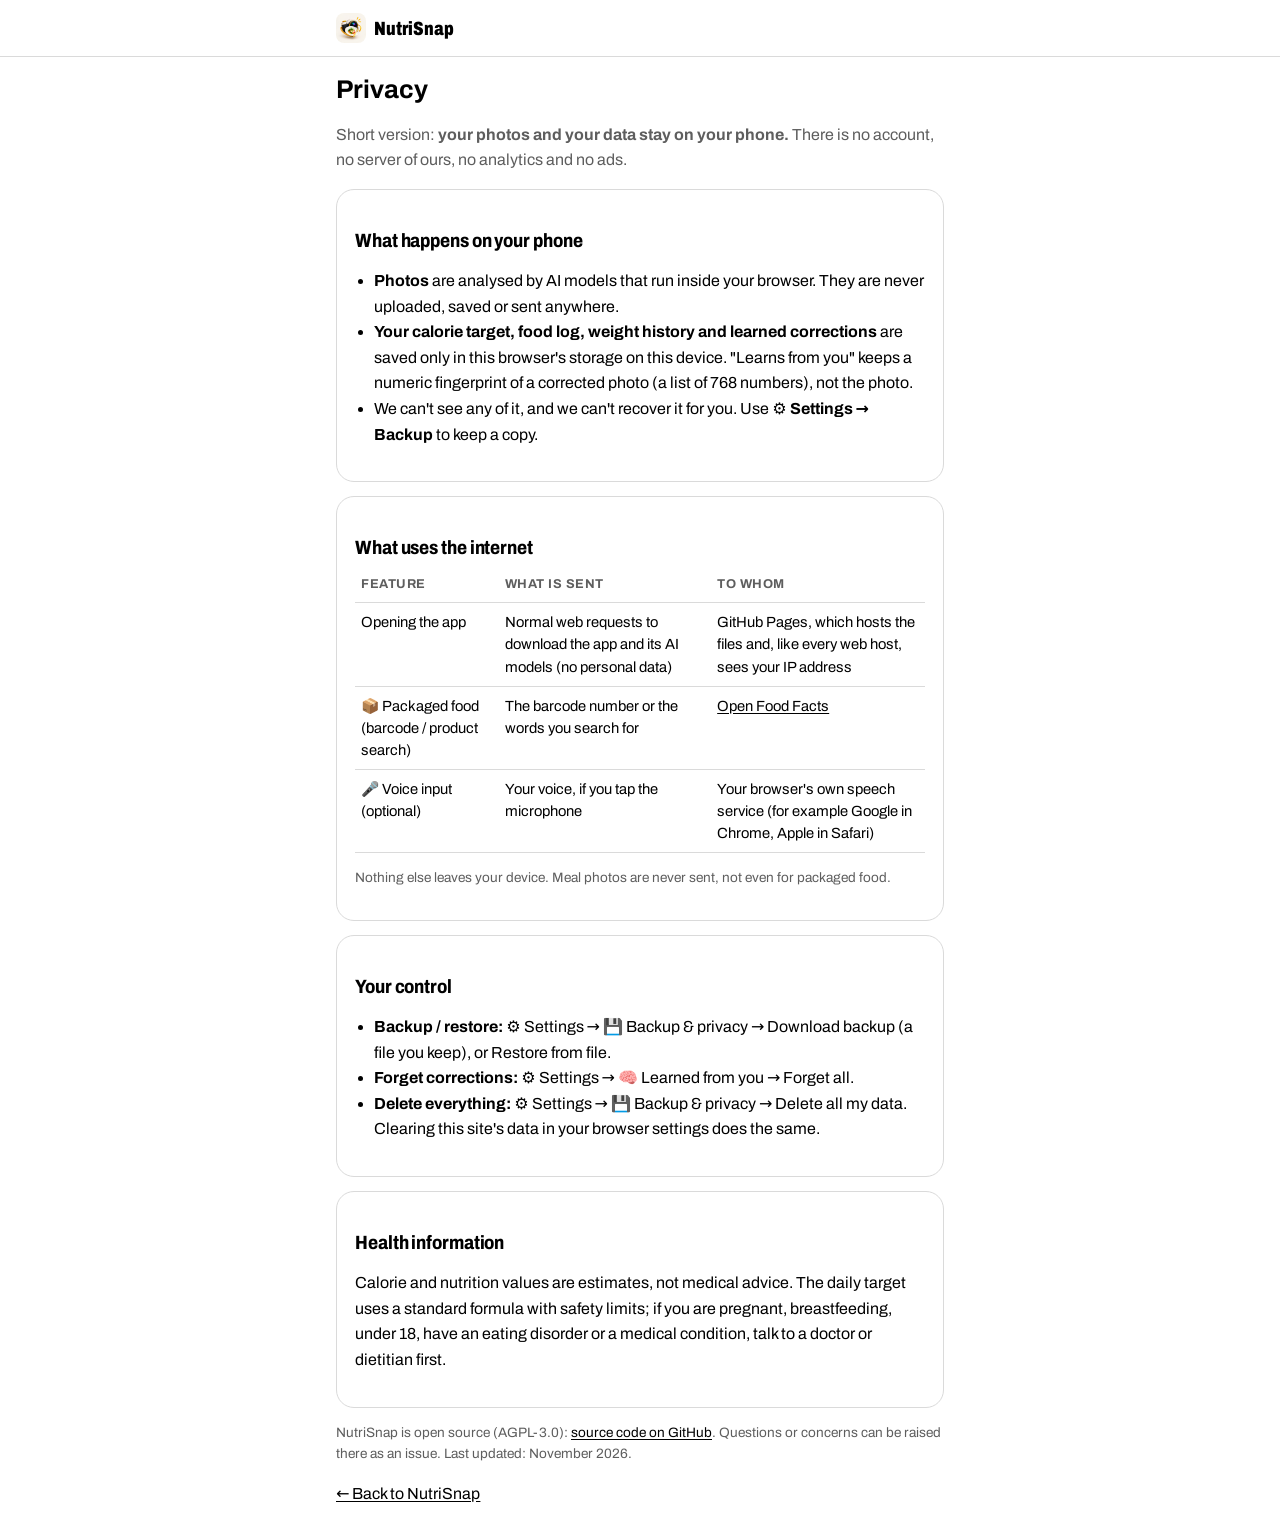
==== commit 26472c8f: "Simplify: three tabs (Snap, Recipes, My day) with Settings in the top bar (target, double-check, lea" ====
--- a/docs/privacy.html
+++ b/docs/privacy.html
@@ -8,7 +8,7 @@
   <meta name="theme-color" content="#f4f4f4" media="(prefers-color-scheme: light)">
   <meta name="theme-color" content="#000000" media="(prefers-color-scheme: dark)">
   <link rel="icon" href="icons/favicon-48.png" type="image/png" sizes="48x48">
-  <link rel="stylesheet" href="style.css?v=967f7d1cf9">
+  <link rel="stylesheet" href="style.css?v=5b16115313">
   <style>
     .policy h1 { font: 700 1.6rem/1.2 var(--font-display); margin: 18px 0 6px; }
     .policy h2 { margin: 22px 0 8px; }
@@ -37,7 +37,7 @@
         <li><b>Your calorie target, food log, weight history and learned corrections</b> are saved only in this browser's
           storage on this device. "Learns from you" keeps a numeric fingerprint of a corrected photo (a list of 768 numbers),
           not the photo.</li>
-        <li>We can't see any of it, and we can't recover it for you. Use <b>My day → Backup</b> to keep a copy.</li>
+        <li>We can't see any of it, and we can't recover it for you. Use <b>⚙️ Settings → Backup</b> to keep a copy.</li>
       </ul>
     </section>
 
@@ -58,9 +58,9 @@
     <section class="card">
       <h2>Your control</h2>
       <ul>
-        <li><b>Backup / restore:</b> My day → 💾 Backup &amp; privacy → Download backup (a file you keep), or Restore from file.</li>
-        <li><b>Forget corrections:</b> My day → 🧠 Learned from you → Forget all.</li>
-        <li><b>Delete everything:</b> My day → 💾 Backup &amp; privacy → Delete all my data. Clearing this site's data in your
+        <li><b>Backup / restore:</b> ⚙️ Settings → 💾 Backup &amp; privacy → Download backup (a file you keep), or Restore from file.</li>
+        <li><b>Forget corrections:</b> ⚙️ Settings → 🧠 Learned from you → Forget all.</li>
+        <li><b>Delete everything:</b> ⚙️ Settings → 💾 Backup &amp; privacy → Delete all my data. Clearing this site's data in your
           browser settings does the same.</li>
       </ul>
     </section>
--- a/docs/style.css
+++ b/docs/style.css
@@ -275,7 +275,7 @@
 
 /* my day */
 .tabs { grid-template-columns: repeat(3, 1fr); }
-.tab { padding: 10px 4px; font-size: .9rem; }
+.tab { padding: 10px 4px; font-size: .92rem; white-space: nowrap; }
 .add-today { margin-top: 16px; }
 #plate-add { margin-top: 10px; }
 .added { font-size: .88rem; color: var(--muted); min-height: 0; max-height: 0; overflow: hidden; transition: max-height .25s, margin .25s; }
@@ -651,3 +651,116 @@
 .wt-mini.full .wt-mini-glass { stroke: var(--ink); }
 .wt-mini:active svg { transform: scale(.9); }
 @media (max-width: 360px) { .wt-body { grid-template-columns: 92px 1fr; gap: 12px; } .wt-glass { width: 92px; } }
+
+
+/* my recipes: a recipe card that grows its own Nutrition Facts label */
+.rc-list .rc-row { display: grid; grid-template-columns: minmax(0, 1fr) auto; align-items: center; gap: 10px; padding: 8px 10px 8px 0; }
+.rc-list .rc-open { all: unset; box-sizing: border-box; cursor: pointer; padding: 6px 12px; min-width: 0; border-radius: 8px; }
+.rc-list .rc-open:focus-visible { outline: 3px solid color-mix(in srgb, var(--primary) 55%, transparent); }
+.rc-row-name { display: block; font: 800 1.15rem/1.15 var(--font-display); font-stretch: 75%; overflow-wrap: anywhere; }
+.rc-list .sub { display: block; color: var(--muted); font-size: .82rem; margin-top: 2px; }
+.rc-list .rc-row .btn { all: unset; box-sizing: border-box; white-space: nowrap; display: inline-flex; align-items: center; justify-content: center;
+  min-height: 40px; padding: 0 14px; border-radius: 12px; font: 600 .88rem var(--font); cursor: pointer; background: var(--primary-soft); color: var(--ink); }
+.rc-list .rc-row .btn:active { transform: scale(.96); }
+.rc-list .rc-row .btn:focus-visible { outline: 3px solid color-mix(in srgb, var(--primary) 55%, transparent); }
+.rc-list li.rc-new { animation: rc-filed .9s var(--spring); }
+@keyframes rc-filed { 0% { background: var(--primary-soft); transform: translateY(-14px) scale(.97); opacity: 0; } 40% { opacity: 1; }
+  100% { background: transparent; transform: none; } }
+#rc-flash:empty { display: none; }
+
+.rc-card { padding-top: 12px; }
+.rc-back { font-size: .9rem; text-decoration: none; color: var(--muted); }
+.rc-name { display: block; width: 100%; margin: 10px 0 6px; border: 0; border-bottom: 2px solid var(--ink); border-radius: 0; background: none;
+  color: var(--ink); font: 900 2.2rem/1.05 var(--font-display); font-stretch: 65%; padding: 4px 0 6px; outline: none; }
+.rc-name::placeholder { color: var(--line); }
+.rc-name:focus-visible { border-bottom-width: 4px; padding-bottom: 4px; }
+.rc-yield { display: flex; align-items: center; gap: 10px; margin: 10px 0 16px; font-weight: 600; }
+.rc-yield b { font: 900 1.6rem var(--font-display); font-stretch: 70%; min-width: 1.6em; text-align: center; font-variant-numeric: tabular-nums; }
+.rc-yield span:last-child { color: var(--muted); font-weight: 500; }
+
+.rc-ings { list-style: none; margin: 0; padding: 0; border-top: 1px solid var(--ink); }
+.rc-ings li { display: grid; grid-template-columns: minmax(0, 1fr) auto 32px; gap: 8px; align-items: center; padding: 9px 0;
+  border-bottom: 1px solid var(--line); font-variant-numeric: tabular-nums; }
+.rc-ings .rc-qty { display: block; color: var(--muted); font-size: .85rem; font-weight: 400; margin-top: 1px; }
+.rc-ings .rc-ing-name { font-weight: 600; overflow-wrap: anywhere; }
+.rc-ings b { font-weight: 500; white-space: nowrap; }
+.rc-ings .log-x { all: unset; display: grid; place-items: center; width: 32px; height: 28px; color: var(--muted); cursor: pointer; border-radius: 8px; align-self: center; }
+.rc-ings .log-x:hover, .rc-ings .log-x:focus-visible { background: var(--primary-soft); }
+.rc-ings li.rc-ings-empty { display: block; font-size: .9rem; }
+
+.rc-add { margin-top: 12px; position: relative; }
+.rc-add input[type="search"] { width: 100%; }
+.rc-sugg { max-height: 300px; overflow: auto; margin-top: 6px; }
+.rc-sugg li button { display: block; }
+.rc-sugg .tag { color: var(--muted); font-size: .78rem; margin-left: 6px; }
+.rc-pick { margin-top: 10px; padding: 12px; border-radius: var(--radius-sm); background: var(--surface-2); display: grid; gap: 8px;
+  animation: m-rise .35s var(--spring); }
+.rc-pick-row { display: grid; grid-template-columns: 84px minmax(0, 1fr) auto; gap: 8px; align-items: center; }
+.rc-pick-row input { text-align: right; min-height: 44px; }
+.rc-pick-row select { min-height: 44px; }
+
+.rc-cooked { display: flex; justify-content: space-between; align-items: center; gap: 12px; margin-top: 18px; font-weight: 600; font-size: .95rem; }
+.rc-cooked .muted { font-weight: 400; }
+.rc-cooked input { width: 110px; text-align: right; }
+.rc-cooked-help { margin: 6px 0 16px; }
+.rc-nf .nf-title { font-size: 2.3rem; }
+.rc-msg:empty { display: none; }
+.rc-msg { color: #d0567f; }
+.rc-actions { display: flex; justify-content: space-between; align-items: center; gap: 12px; margin-top: 16px; }
+.rc-actions .btn { min-width: 50%; margin-left: auto; }
+.rc-actions .linkish.danger { margin: 0; }
+/* saving: the card files itself away into the list */
+.rc-filing { animation: rc-file .38s cubic-bezier(.5, 0, .75, 0) forwards; transform-origin: 50% 0; }
+@keyframes rc-file { to { transform: translateY(-24px) scale(.92); opacity: 0; } }
+
+/* your usual portion, cooking style */
+.usual-hint { all: unset; display: block; margin-top: 8px; font-size: .85rem; color: var(--muted); }
+.usual-hint:empty { display: none; }
+.usual-hint.linkish { color: var(--ink); text-decoration: underline; text-underline-offset: 2px; cursor: pointer; }
+.style-hint { margin: 6px 0 0; }
+.plate-size { display: flex; justify-content: space-between; align-items: center; gap: 12px; margin-top: 12px; font-weight: 600; font-size: .92rem; }
+.plate-size select { width: auto; min-height: 40px; }
+
+/* second opinion */
+.second { margin-top: 12px; padding: 12px 14px; border-radius: 14px; background: var(--primary-soft); display: grid; gap: 10px; font-size: .92rem; }
+.second-actions { display: flex; flex-wrap: wrap; gap: 8px; }
+.second .btn, .second .chip { white-space: normal; text-align: left; height: auto; min-height: 38px; max-width: 100%; }
+.second-toggle { display: flex; gap: 10px; align-items: flex-start; margin-top: 12px; font-size: .86rem; cursor: pointer; }
+.second-toggle input { width: 18px; height: 18px; margin: 1px 0 0; accent-color: var(--primary); flex: none; }
+
+
+/* ---------------------------------------------------------------- simpler screens */
+.icon-btn { display: grid; place-items: center; width: 38px; height: 38px; border-radius: 50%; border: 1px solid var(--line);
+  background: var(--surface); font-size: 1.05rem; cursor: pointer; }
+.icon-btn:focus-visible { outline: 3px solid color-mix(in srgb, var(--primary) 55%, transparent); }
+@media (max-width: 380px) { .privacy { display: none; } }
+.pack-btn { display: block; margin: 14px auto 2px; font-size: .9rem; text-align: center; }
+.settings-head { display: flex; align-items: baseline; gap: 14px; margin: 4px 0 12px; }
+.settings-head h2 { font: 900 1.9rem/1 var(--font-display); font-stretch: 65%; }
+.target-prompt h2 { margin-bottom: 4px; }
+.target-prompt .btn { margin-top: 10px; }
+
+/* the photo result: one answer first, the rest one tap away */
+.more-btn { all: unset; box-sizing: border-box; display: block; width: 100%; margin-top: 12px; padding: 12px 14px; border-radius: 12px;
+  border: 1px dashed color-mix(in srgb, var(--ink) 28%, var(--line)); text-align: center; font: 600 .92rem var(--font); cursor: pointer; }
+.more-btn:focus-visible { outline: 3px solid color-mix(in srgb, var(--primary) 55%, transparent); }
+#results:not(.show-more) .top3 li + li { display: none; }
+#results:not(.show-more) .top3 li:first-child { padding-bottom: 0; }
+.more { animation: m-rise .35s var(--spring); }
+
+/* folded rows: open on tap */
+details.adjust, details.fold { margin-top: 14px; border-top: 1px solid var(--line); padding-top: 10px; }
+details.adjust > summary, details.fold > summary { list-style: none; cursor: pointer; font: 600 .92rem var(--font); display: flex;
+  justify-content: space-between; align-items: center; gap: 10px; padding: 4px 0; }
+details.adjust > summary::-webkit-details-marker, details.fold > summary::-webkit-details-marker { display: none; }
+details.adjust > summary::after, details.fold > summary::after { content: "›"; font-size: 1.3rem; line-height: 1; color: var(--muted);
+  transition: transform .3s var(--spring); }
+details[open].adjust > summary::after, details[open].fold > summary::after { transform: rotate(90deg); }
+details.adjust[open] > :not(summary), details.fold[open] > :not(summary) { animation: m-rise .3s var(--ease); }
+details.adjust .seg { margin-top: 8px; }
+.micros-fold { margin-top: 10px; }
+.micros-fold .today-micros { border-top: 0; margin-top: 4px; padding-top: 0; }
+.ideas-wrap > summary { font: 600 .92rem var(--font-display); }
+.log-clear { display: block; margin: 12px auto 0; font-size: .85rem; color: var(--muted); }
+#report-card .week { margin-top: 14px; }
+.burn { margin: 10px 0 0; }
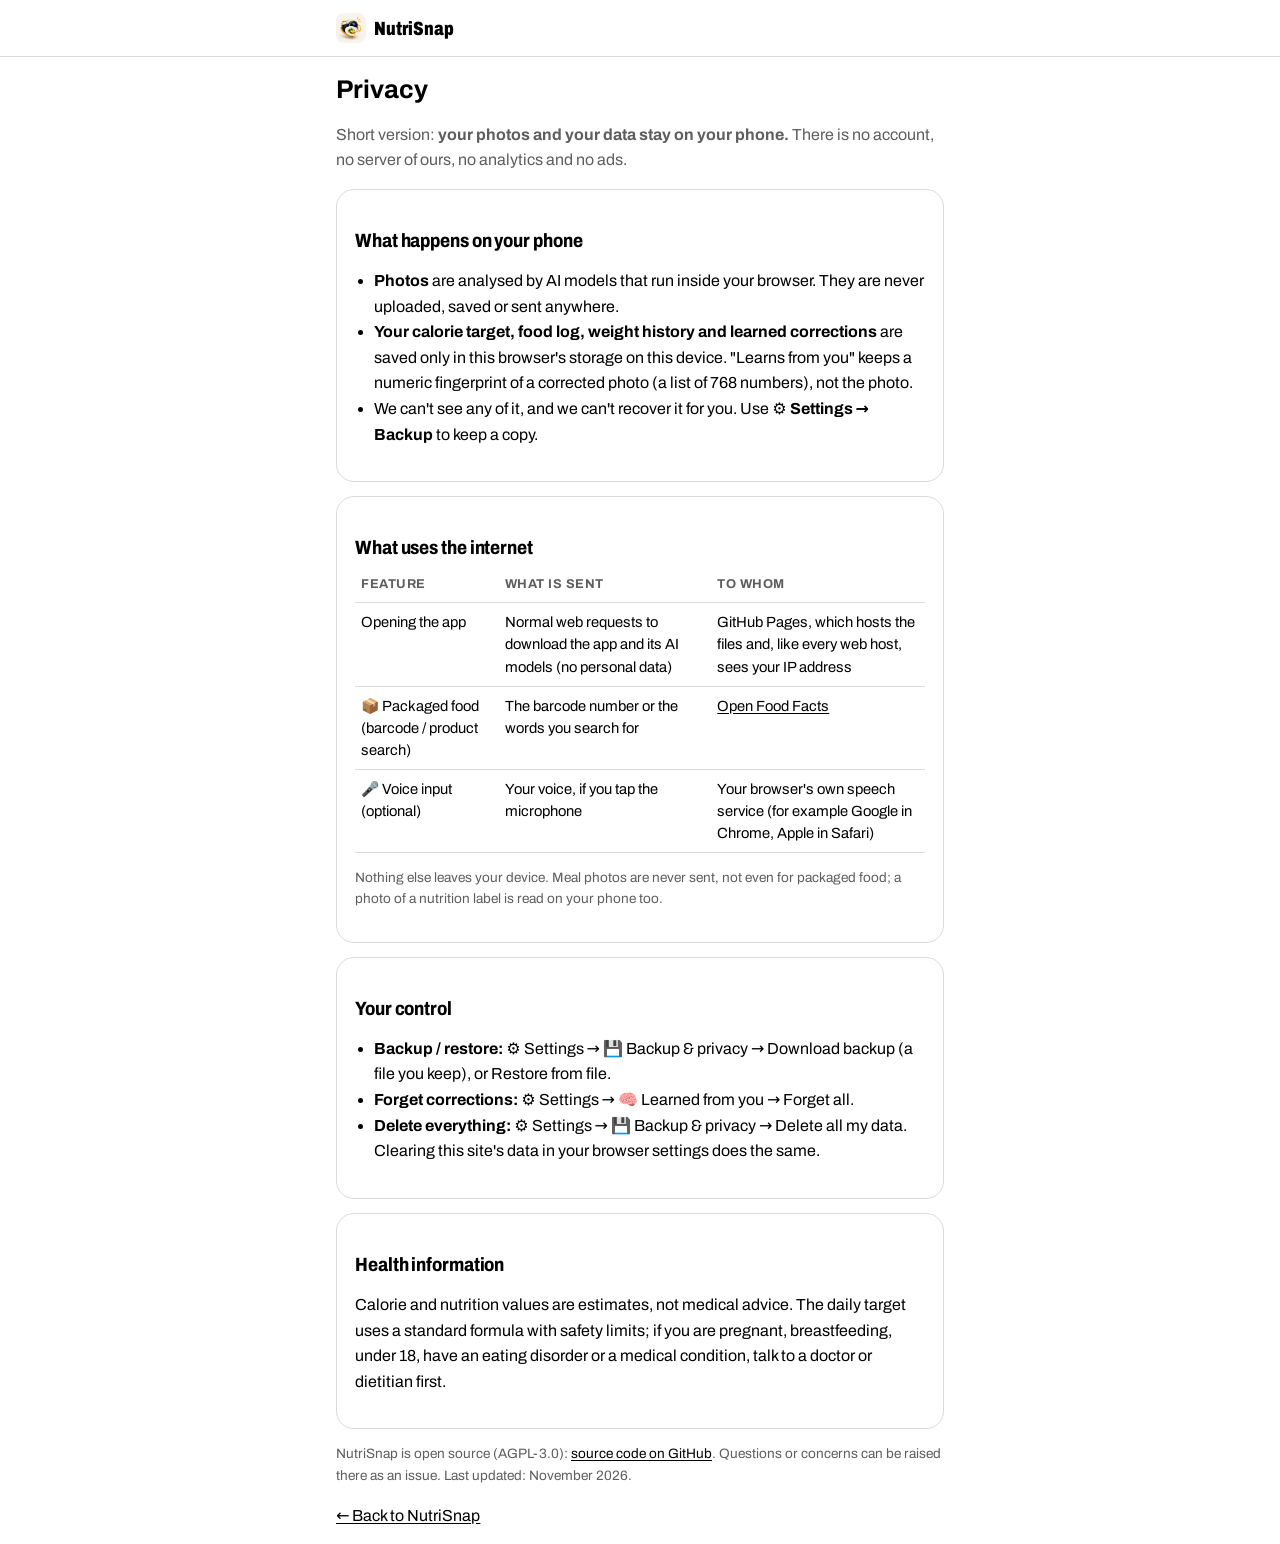
==== commit d409489b: "Read a nutrition label from a photo on the phone (Tesseract.js, self-hosted, loaded on first use): p" ====
--- a/docs/privacy.html
+++ b/docs/privacy.html
@@ -8,7 +8,7 @@
   <meta name="theme-color" content="#f4f4f4" media="(prefers-color-scheme: light)">
   <meta name="theme-color" content="#000000" media="(prefers-color-scheme: dark)">
   <link rel="icon" href="icons/favicon-48.png" type="image/png" sizes="48x48">
-  <link rel="stylesheet" href="style.css?v=5b16115313">
+  <link rel="stylesheet" href="style.css?v=503fdfd3c4">
   <style>
     .policy h1 { font: 700 1.6rem/1.2 var(--font-display); margin: 18px 0 6px; }
     .policy h2 { margin: 22px 0 8px; }
@@ -52,7 +52,8 @@
         <tr><td>🎤 Voice input (optional)</td><td>Your voice, if you tap the microphone</td>
           <td>Your browser's own speech service (for example Google in Chrome, Apple in Safari)</td></tr>
       </table>
-      <p class="muted small">Nothing else leaves your device. Meal photos are never sent, not even for packaged food.</p>
+      <p class="muted small">Nothing else leaves your device. Meal photos are never sent, not even for packaged food; a photo of
+        a nutrition label is read on your phone too.</p>
     </section>
 
     <section class="card">
--- a/docs/style.css
+++ b/docs/style.css
@@ -764,3 +764,23 @@
 .log-clear { display: block; margin: 12px auto 0; font-size: .85rem; color: var(--muted); }
 #report-card .week { margin-top: 14px; }
 .burn { margin: 10px 0 0; }
+
+/* packaged food: in place of the photo card */
+.pack-btn { white-space: nowrap; }
+.pack-back { font-size: .9rem; text-decoration: none; color: var(--muted); }
+.pack-h { margin: 8px 0 6px; }
+/* anything scrolled into view stops below the sticky top bar */
+.tabs, [role="tabpanel"], #panel-pack, #panel-settings, #results, #nutrition, .card { scroll-margin-top: 68px; }
+
+/* nutrition label from a photo */
+.label-btn { margin-top: 10px; }
+.label-review { margin-top: 12px; padding: 14px; border-radius: 14px; background: var(--surface-2); display: grid; gap: 10px; }
+.label-review .field { margin: 0; }
+.label-fields { display: grid; gap: 6px; }
+.lf { display: flex; justify-content: space-between; align-items: center; gap: 10px; font-size: .92rem; }
+.lf input { width: 110px; text-align: right; min-height: 42px; }
+.lf-missing input { border-color: #d0567f; }
+.label-checks { margin: 0; padding: 8px 12px 8px 28px; font-size: .86rem; }
+.label-raw { white-space: pre-wrap; font-size: .75rem; max-height: 180px; overflow: auto; margin: 6px 0 0; color: var(--muted); }
+.label-review.per-serving .lf-serving { order: -1; font-weight: 600; }
+.label-review.per-serving .lf-serving input { border-color: var(--ink); }
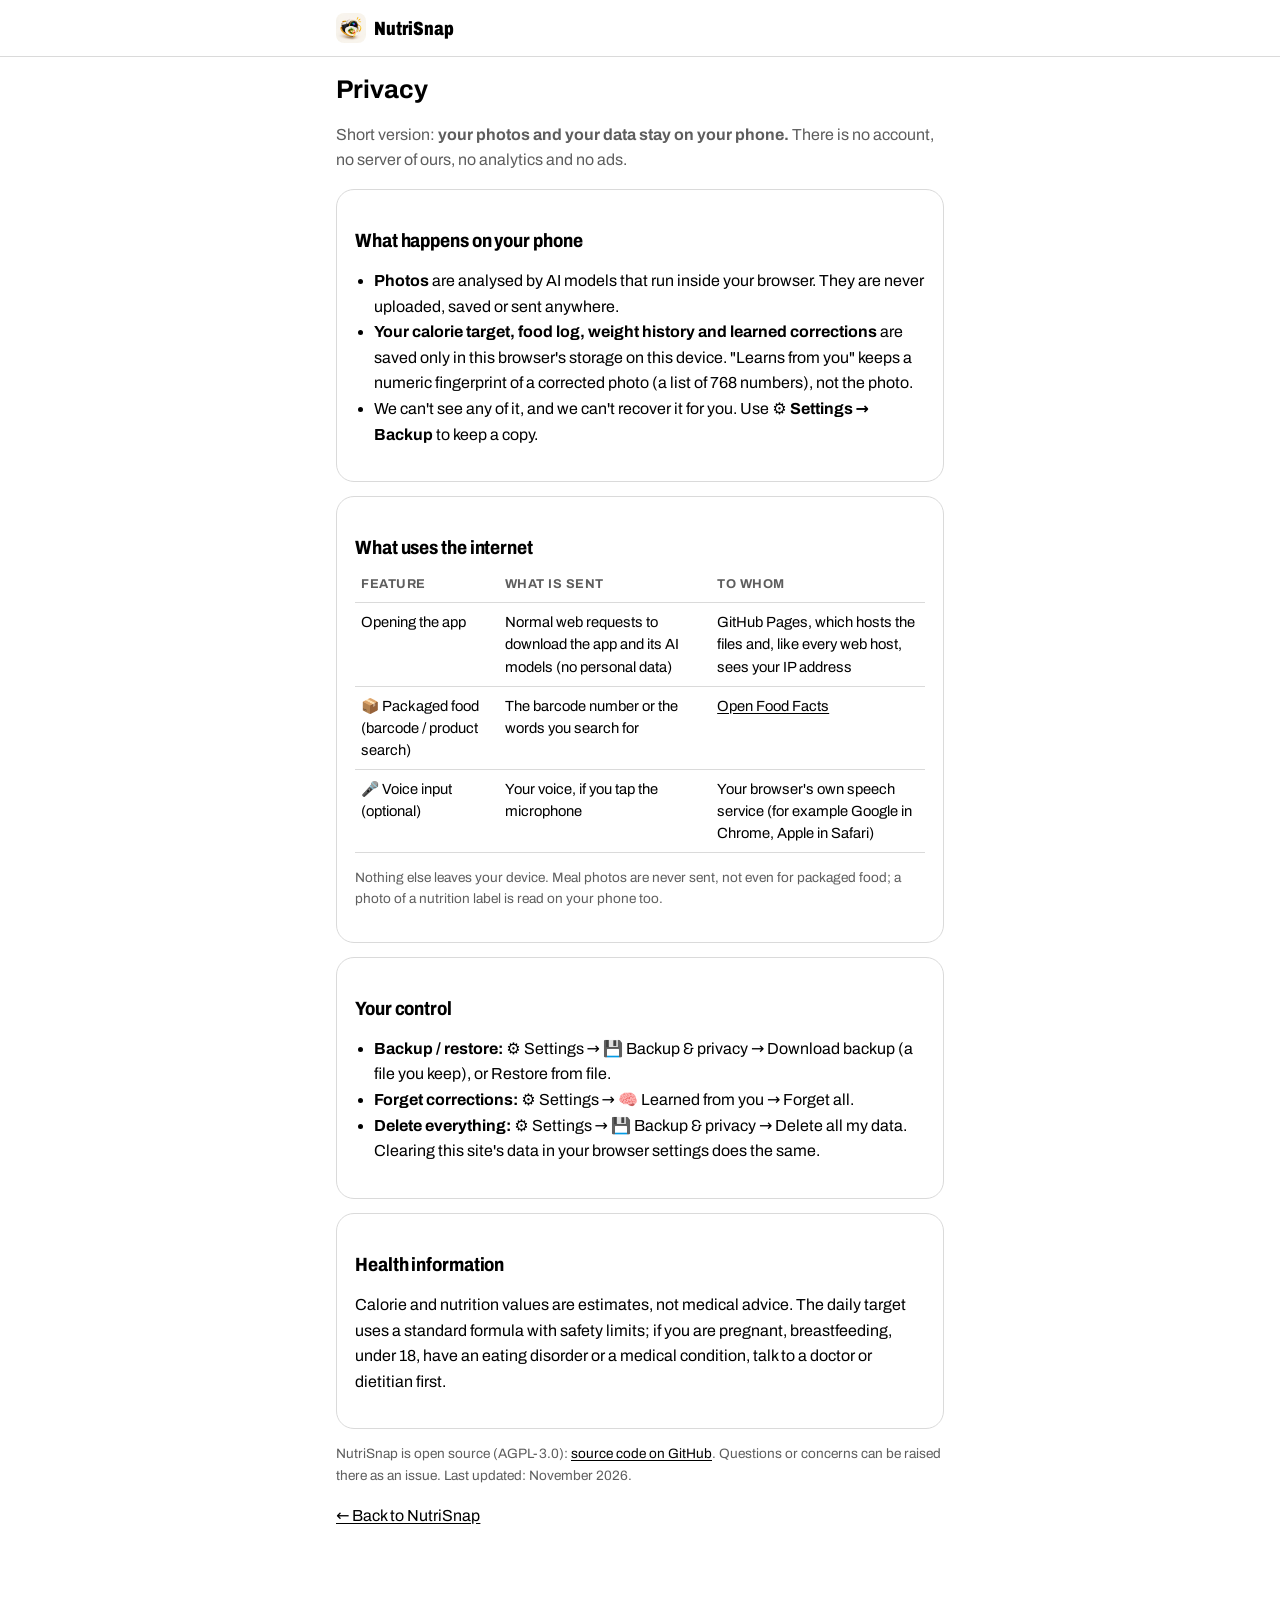
==== commit 98cbef59: "Android-first: back button/gesture steps through the app (history for tabs, Settings, packaged food," ====
--- a/docs/privacy.html
+++ b/docs/privacy.html
@@ -5,10 +5,10 @@
   <meta name="viewport" content="width=device-width, initial-scale=1, viewport-fit=cover">
   <title>NutriSnap · Privacy</title>
   <meta name="description" content="How NutriSnap handles your photos and data: on your device, never uploaded.">
-  <meta name="theme-color" content="#f4f4f4" media="(prefers-color-scheme: light)">
+  <meta name="theme-color" content="#ffffff" media="(prefers-color-scheme: light)">
   <meta name="theme-color" content="#000000" media="(prefers-color-scheme: dark)">
   <link rel="icon" href="icons/favicon-48.png" type="image/png" sizes="48x48">
-  <link rel="stylesheet" href="style.css?v=503fdfd3c4">
+  <link rel="stylesheet" href="style.css?v=bdfaa978dc">
   <style>
     .policy h1 { font: 700 1.6rem/1.2 var(--font-display); margin: 18px 0 6px; }
     .policy h2 { margin: 22px 0 8px; }
--- a/docs/style.css
+++ b/docs/style.css
@@ -784,3 +784,67 @@
 .label-raw { white-space: pre-wrap; font-size: .75rem; max-height: 180px; overflow: auto; margin: 6px 0 0; color: var(--muted); }
 .label-review.per-serving .lf-serving { order: -1; font-weight: 600; }
 .label-review.per-serving .lf-serving input { border-color: var(--ink); }
+
+
+/* ================================================================== Android / phones
+   Bottom bar in thumb reach, the camera action on the first screen, 48 dp touch targets, Add to today always at hand. */
+html { -webkit-tap-highlight-color: transparent; }
+body { padding-bottom: calc(76px + env(safe-area-inset-bottom)); }
+
+/* bottom bar: the label's heavy rule along its top edge; the selected section is an inverted (ink) block */
+.tabs { position: fixed; z-index: 20; left: 50%; bottom: 0; transform: translateX(-50%); width: min(640px, 100%); margin: 0;
+  display: grid; grid-template-columns: repeat(3, 1fr); gap: 6px; padding: 7px 10px calc(7px + env(safe-area-inset-bottom));
+  background: var(--bg); border-top: 3px solid var(--ink); border-radius: 0; transition: transform .25s var(--ease); }
+.tab { display: grid; justify-items: center; gap: 3px; min-height: 56px; padding: 6px 4px; border-radius: 14px; color: var(--muted);
+  font: 650 .8rem var(--font); font-stretch: 90%; letter-spacing: .01em; }
+.tab-ic { width: 24px; height: 24px; fill: none; stroke: currentColor; stroke-width: 1.9; stroke-linecap: round; stroke-linejoin: round; }
+.tab.on { background: var(--ink); color: var(--primary-ink); box-shadow: none; }
+.tabs .m-pill { border-radius: 14px; background: var(--ink); box-shadow: none; }
+.tabs.has-pill > .tab.on { color: var(--primary-ink); }
+.tab:active { transform: scale(.95); }
+body.typing .tabs, body.tour-open .tabs { transform: translate(-50%, 110%); } /* out of the keyboard's way */
+.tabs { scroll-margin-top: 0; }
+
+/* the first screen: headline, one line of promise, then the camera */
+@media (max-width: 600px) {
+  .hero { padding: 18px 0 12px; }
+  .hero h1 { font-size: clamp(2.1rem, 10.5vw, 2.7rem); max-width: none; }
+  .lede { font-size: .95rem; line-height: 1.45; margin-top: 8px; }
+  .drop { min-height: 200px; }
+  .drop.has-photo img { max-height: 210px; } /* after a photo the answer matters more than the picture */
+  .card { padding: 16px; }
+}
+
+/* Add to today stays at hand while you read the label */
+#add-today { position: sticky; bottom: calc(80px + env(safe-area-inset-bottom)); z-index: 6;
+  box-shadow: 0 0 0 6px var(--surface), 0 10px 26px -10px rgba(0, 0, 0, .55); }
+
+/* 48 dp touch targets */
+.seg button { min-height: 48px; }
+details.adjust > summary, details.fold > summary { min-height: 48px; padding: 0; }
+.wt-step { width: 44px; height: 44px; }
+.ideas-list .chip-add { width: 44px; height: 44px; }
+.ideas-list li { grid-template-columns: 1fr auto 44px; }
+.rc-back, .pack-back, #settings-back, .usual-hint.linkish, .log-clear { display: inline-flex; align-items: center; min-height: 44px; }
+.chip { min-height: 40px; padding: 8px 14px; }
+.log .log-x, .rc-ings .log-x { width: 44px; height: 44px; }
+.log li { grid-template-columns: 1fr auto 44px; }
+.rc-ings li { grid-template-columns: minmax(0, 1fr) auto 44px; }
+input[type="range"] { height: 44px; }
+.grams input[type="range"]::-webkit-slider-thumb { width: 28px; height: 28px; }
+
+/* label rows never wrap a value, even at 360 px */
+.nf-rows li { grid-template-columns: minmax(0, 1fr) auto 4.9rem; }
+.nf-rows b, .nf-e { white-space: nowrap; }
+@media (max-width: 380px) { .nf-k { gap: 6px; font-size: .92rem; } .nf-e { font-size: .78rem; } }
+
+/* pressed feedback instead of the grey tap flash */
+.list li button:active, .rc-open:active, details > summary:active, .linkish:active { background: var(--primary-soft); }
+.more-ideas { display: inline-flex; align-items: center; min-height: 44px; }
+.chip { min-height: 44px; }
+.wt-mini { height: 48px; }
+/* the sliding-pill rule (.tabs.has-pill { position: relative }) must not pull the bar back into the page */
+.tabs, .tabs.has-pill { position: fixed; }
+/* before a food is picked, the card offers search only: no empty label, no Add button pinned over nothing */
+#nutrition:not(.has-food) :is(.nf, .field:has(> .seg), #style-field, #add-today, #added, #burn, #source, #product-info) { display: none; }
+#nutrition:not(.has-food) .field { margin-top: 0; }
